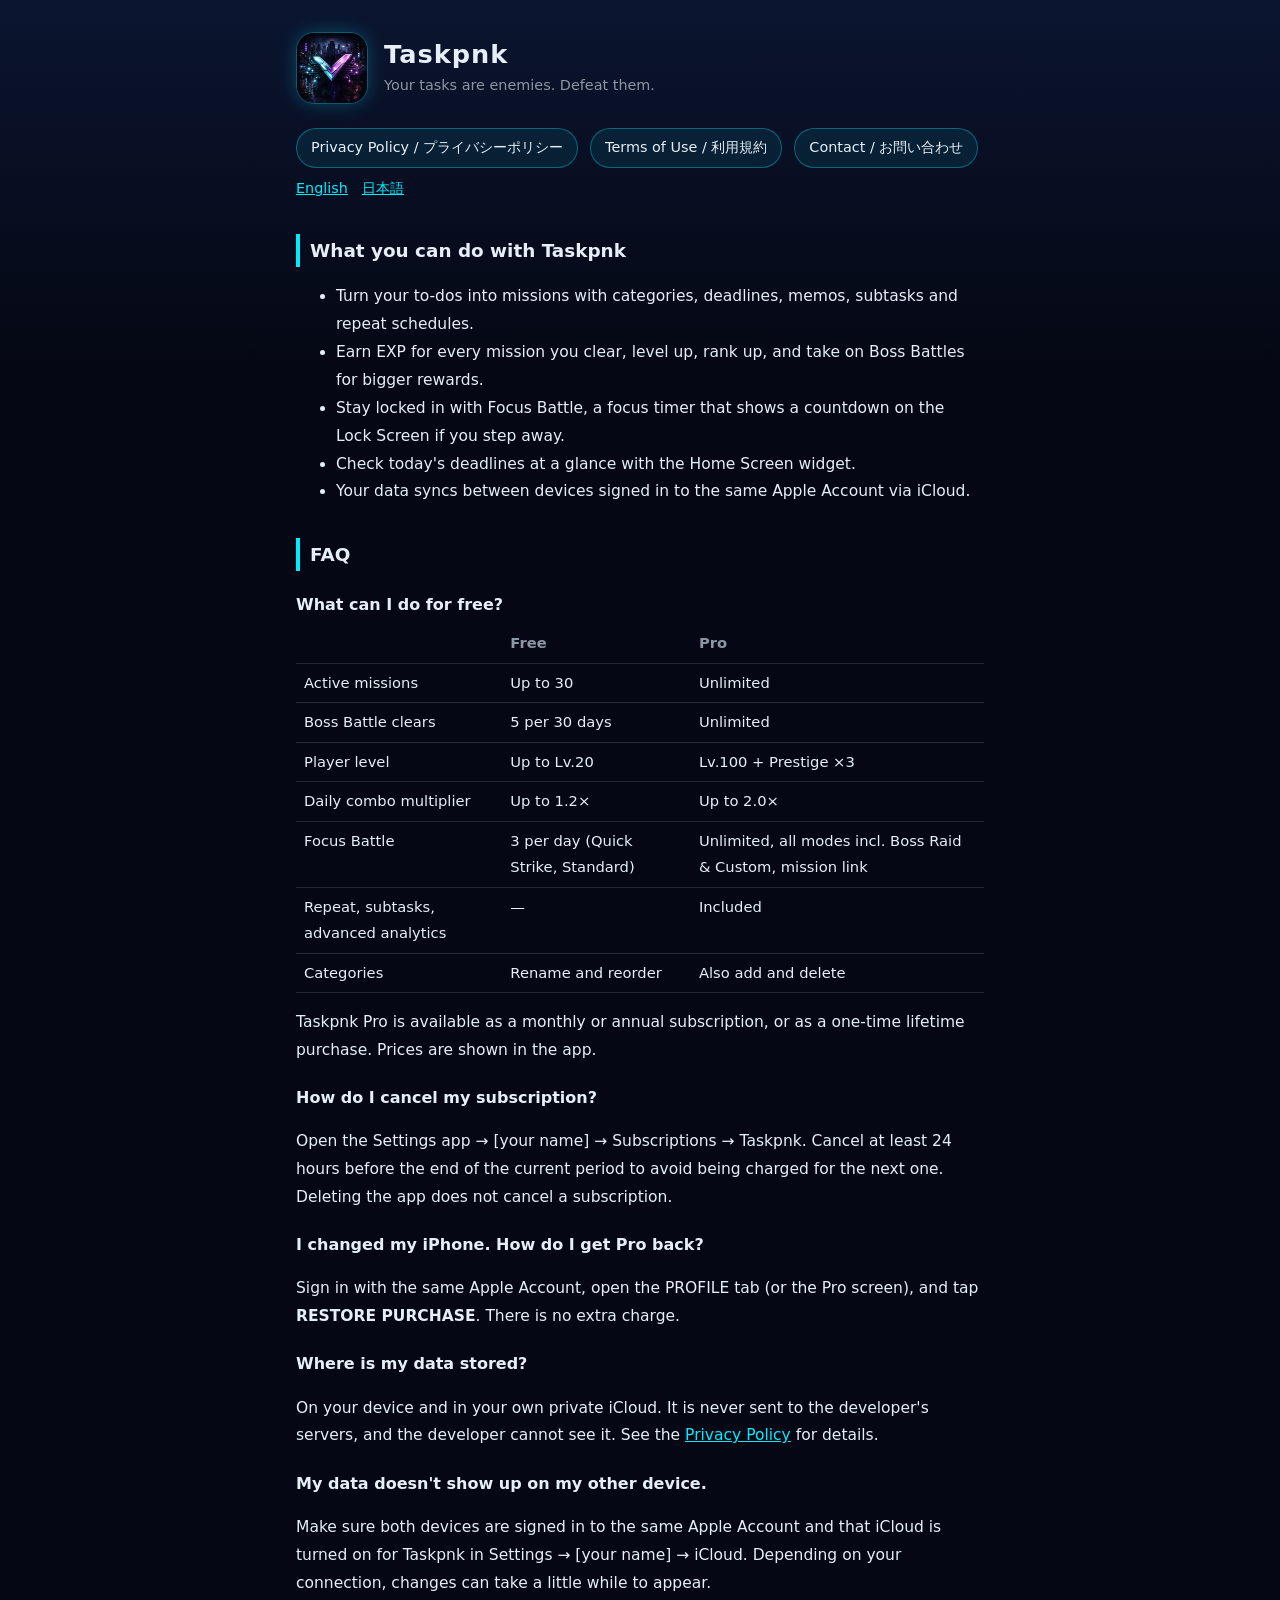
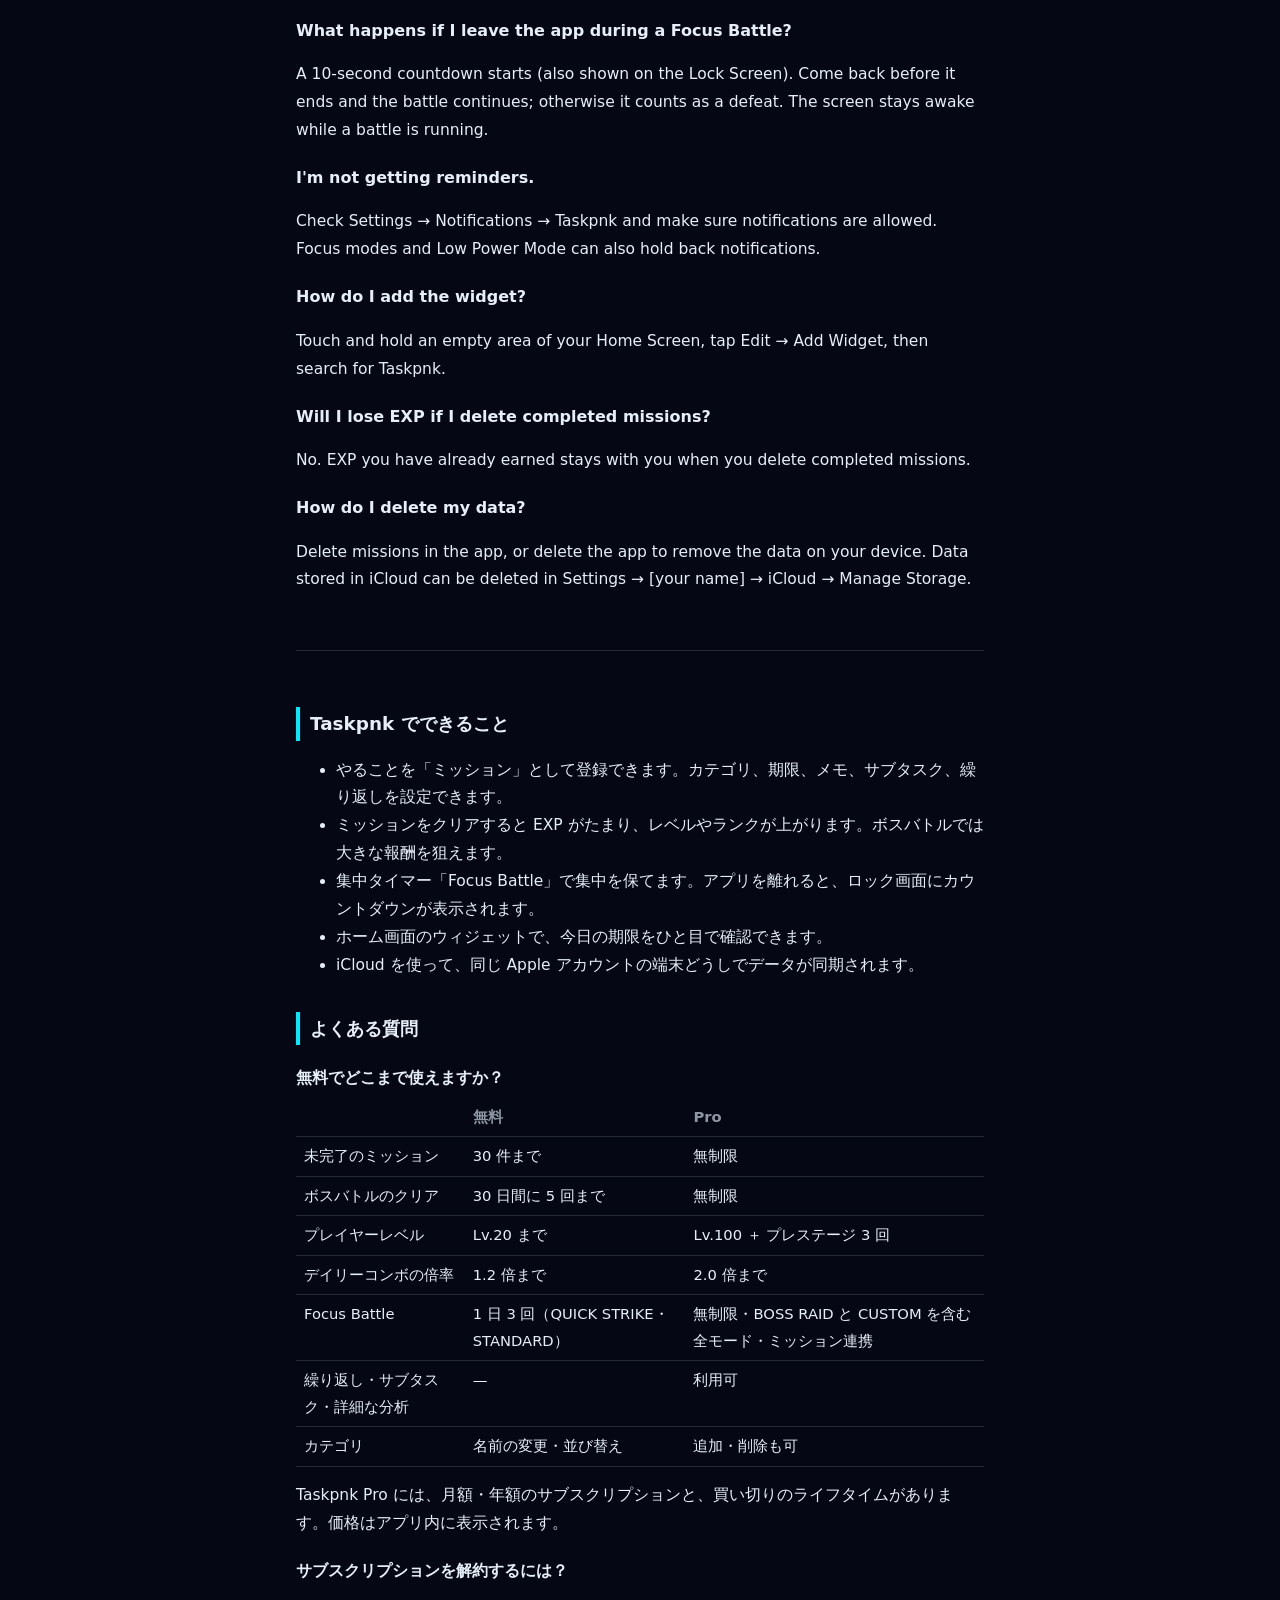
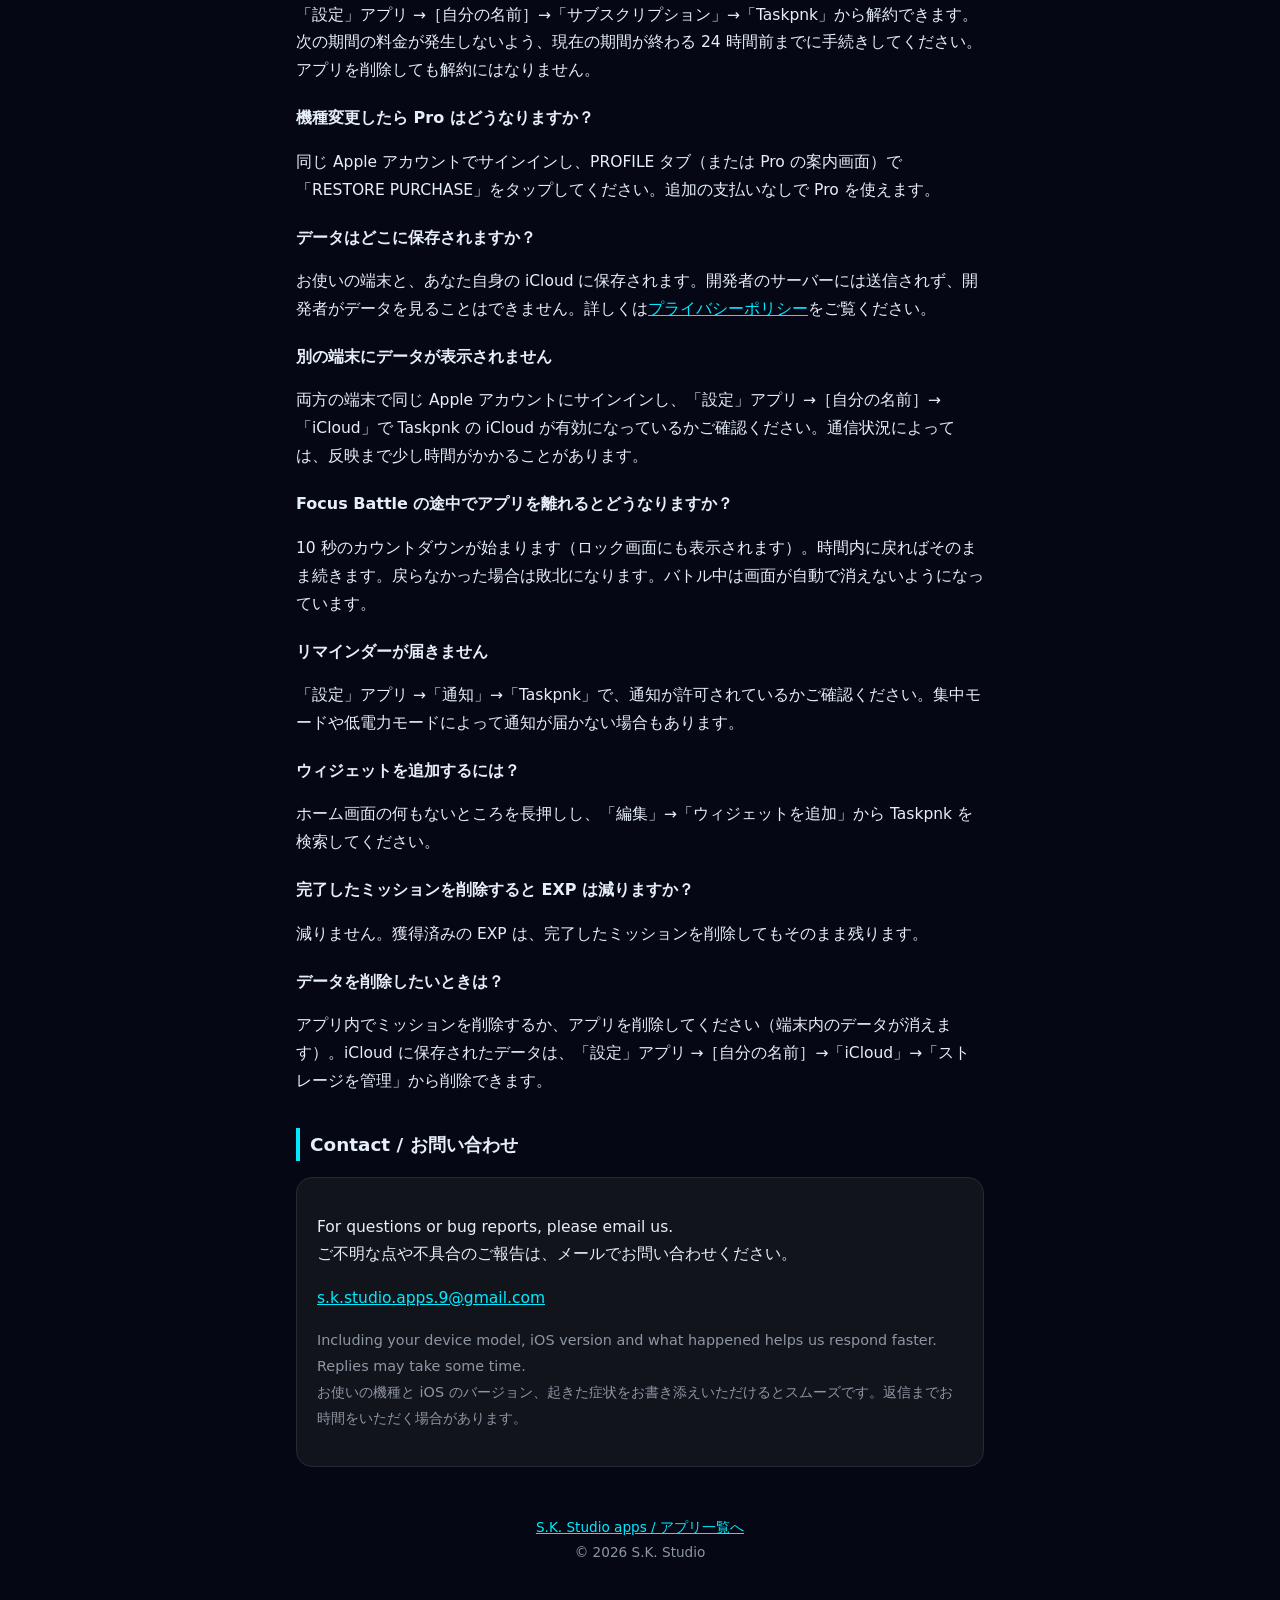
==== taskpnk/index.html @ 488bd340 "Taskpnk のサポートサイトを追加（サポート・プライバシーポリシー・利用規約） - taskpnk/ にサポート、プライバシーポリシー、利用規約の3ページを追加（英語・日本語の併記） - アプリに" ====
<!doctype html>
<html lang="en">
<head>
  <meta charset="utf-8">
  <meta name="viewport" content="width=device-width, initial-scale=1">
  <title>Taskpnk Support</title>
  <meta name="description" content="Support for Taskpnk, a gamified cyberpunk task manager. FAQ and contact. / タスク管理アプリ「Taskpnk」のサポートページです。">
  <link rel="stylesheet" href="../assets/style.css">
  <link rel="stylesheet" href="theme.css">
</head>
<body>
  <div class="wrap">
    <header class="site">
      <img src="icon.png" alt="Taskpnk app icon">
      <div>
        <h1>Taskpnk</h1>
        <div class="sub">Your tasks are enemies. Defeat them.</div>
      </div>
    </header>

    <nav class="links">
      <a href="privacy.html">Privacy Policy / プライバシーポリシー</a>
      <a href="terms.html">Terms of Use / 利用規約</a>
      <a href="#contact">Contact / お問い合わせ</a>
    </nav>
    <nav class="lang"><a href="#en">English</a><a href="#ja">日本語</a></nav>

    <section class="lang-block" id="en" lang="en">
      <h2>What you can do with Taskpnk</h2>
      <ul>
        <li>Turn your to-dos into missions with categories, deadlines, memos, subtasks and repeat schedules.</li>
        <li>Earn EXP for every mission you clear, level up, rank up, and take on Boss Battles for bigger rewards.</li>
        <li>Stay locked in with Focus Battle, a focus timer that shows a countdown on the Lock Screen if you step away.</li>
        <li>Check today's deadlines at a glance with the Home Screen widget.</li>
        <li>Your data syncs between devices signed in to the same Apple Account via iCloud.</li>
      </ul>

      <h2>FAQ</h2>

      <h3>What can I do for free?</h3>
      <table class="plan">
        <tr><th></th><th>Free</th><th>Pro</th></tr>
        <tr><td>Active missions</td><td>Up to 30</td><td>Unlimited</td></tr>
        <tr><td>Boss Battle clears</td><td>5 per 30 days</td><td>Unlimited</td></tr>
        <tr><td>Player level</td><td>Up to Lv.20</td><td>Lv.100 + Prestige ×3</td></tr>
        <tr><td>Daily combo multiplier</td><td>Up to 1.2×</td><td>Up to 2.0×</td></tr>
        <tr><td>Focus Battle</td><td>3 per day (Quick Strike, Standard)</td><td>Unlimited, all modes incl. Boss Raid &amp; Custom, mission link</td></tr>
        <tr><td>Repeat, subtasks, advanced analytics</td><td>—</td><td>Included</td></tr>
        <tr><td>Categories</td><td>Rename and reorder</td><td>Also add and delete</td></tr>
      </table>
      <p>Taskpnk Pro is available as a monthly or annual subscription, or as a one-time lifetime purchase. Prices are shown in the app.</p>

      <h3>How do I cancel my subscription?</h3>
      <p>Open the Settings app → [your name] → Subscriptions → Taskpnk. Cancel at least 24 hours before the end of the current period to avoid being charged for the next one. Deleting the app does not cancel a subscription.</p>

      <h3>I changed my iPhone. How do I get Pro back?</h3>
      <p>Sign in with the same Apple Account, open the PROFILE tab (or the Pro screen), and tap <strong>RESTORE PURCHASE</strong>. There is no extra charge.</p>

      <h3>Where is my data stored?</h3>
      <p>On your device and in your own private iCloud. It is never sent to the developer's servers, and the developer cannot see it. See the <a href="privacy.html">Privacy Policy</a> for details.</p>

      <h3>My data doesn't show up on my other device.</h3>
      <p>Make sure both devices are signed in to the same Apple Account and that iCloud is turned on for Taskpnk in Settings → [your name] → iCloud. Depending on your connection, changes can take a little while to appear.</p>

      <h3>What happens if I leave the app during a Focus Battle?</h3>
      <p>A 10-second countdown starts (also shown on the Lock Screen). Come back before it ends and the battle continues; otherwise it counts as a defeat. The screen stays awake while a battle is running.</p>

      <h3>I'm not getting reminders.</h3>
      <p>Check Settings → Notifications → Taskpnk and make sure notifications are allowed. Focus modes and Low Power Mode can also hold back notifications.</p>

      <h3>How do I add the widget?</h3>
      <p>Touch and hold an empty area of your Home Screen, tap Edit → Add Widget, then search for Taskpnk.</p>

      <h3>Will I lose EXP if I delete completed missions?</h3>
      <p>No. EXP you have already earned stays with you when you delete completed missions.</p>

      <h3>How do I delete my data?</h3>
      <p>Delete missions in the app, or delete the app to remove the data on your device. Data stored in iCloud can be deleted in Settings → [your name] → iCloud → Manage Storage.</p>
    </section>

    <section class="lang-block" id="ja" lang="ja">
      <h2>Taskpnk でできること</h2>
      <ul>
        <li>やることを「ミッション」として登録できます。カテゴリ、期限、メモ、サブタスク、繰り返しを設定できます。</li>
        <li>ミッションをクリアすると EXP がたまり、レベルやランクが上がります。ボスバトルでは大きな報酬を狙えます。</li>
        <li>集中タイマー「Focus Battle」で集中を保てます。アプリを離れると、ロック画面にカウントダウンが表示されます。</li>
        <li>ホーム画面のウィジェットで、今日の期限をひと目で確認できます。</li>
        <li>iCloud を使って、同じ Apple アカウントの端末どうしでデータが同期されます。</li>
      </ul>

      <h2>よくある質問</h2>

      <h3>無料でどこまで使えますか？</h3>
      <table class="plan">
        <tr><th></th><th>無料</th><th>Pro</th></tr>
        <tr><td>未完了のミッション</td><td>30 件まで</td><td>無制限</td></tr>
        <tr><td>ボスバトルのクリア</td><td>30 日間に 5 回まで</td><td>無制限</td></tr>
        <tr><td>プレイヤーレベル</td><td>Lv.20 まで</td><td>Lv.100 ＋ プレステージ 3 回</td></tr>
        <tr><td>デイリーコンボの倍率</td><td>1.2 倍まで</td><td>2.0 倍まで</td></tr>
        <tr><td>Focus Battle</td><td>1 日 3 回（QUICK STRIKE・STANDARD）</td><td>無制限・BOSS RAID と CUSTOM を含む全モード・ミッション連携</td></tr>
        <tr><td>繰り返し・サブタスク・詳細な分析</td><td>—</td><td>利用可</td></tr>
        <tr><td>カテゴリ</td><td>名前の変更・並び替え</td><td>追加・削除も可</td></tr>
      </table>
      <p>Taskpnk Pro には、月額・年額のサブスクリプションと、買い切りのライフタイムがあります。価格はアプリ内に表示されます。</p>

      <h3>サブスクリプションを解約するには？</h3>
      <p>「設定」アプリ →［自分の名前］→「サブスクリプション」→「Taskpnk」から解約できます。次の期間の料金が発生しないよう、現在の期間が終わる 24 時間前までに手続きしてください。アプリを削除しても解約にはなりません。</p>

      <h3>機種変更したら Pro はどうなりますか？</h3>
      <p>同じ Apple アカウントでサインインし、PROFILE タブ（または Pro の案内画面）で「RESTORE PURCHASE」をタップしてください。追加の支払いなしで Pro を使えます。</p>

      <h3>データはどこに保存されますか？</h3>
      <p>お使いの端末と、あなた自身の iCloud に保存されます。開発者のサーバーには送信されず、開発者がデータを見ることはできません。詳しくは<a href="privacy.html#ja">プライバシーポリシー</a>をご覧ください。</p>

      <h3>別の端末にデータが表示されません</h3>
      <p>両方の端末で同じ Apple アカウントにサインインし、「設定」アプリ →［自分の名前］→「iCloud」で Taskpnk の iCloud が有効になっているかご確認ください。通信状況によっては、反映まで少し時間がかかることがあります。</p>

      <h3>Focus Battle の途中でアプリを離れるとどうなりますか？</h3>
      <p>10 秒のカウントダウンが始まります（ロック画面にも表示されます）。時間内に戻ればそのまま続きます。戻らなかった場合は敗北になります。バトル中は画面が自動で消えないようになっています。</p>

      <h3>リマインダーが届きません</h3>
      <p>「設定」アプリ →「通知」→「Taskpnk」で、通知が許可されているかご確認ください。集中モードや低電力モードによって通知が届かない場合もあります。</p>

      <h3>ウィジェットを追加するには？</h3>
      <p>ホーム画面の何もないところを長押しし、「編集」→「ウィジェットを追加」から Taskpnk を検索してください。</p>

      <h3>完了したミッションを削除すると EXP は減りますか？</h3>
      <p>減りません。獲得済みの EXP は、完了したミッションを削除してもそのまま残ります。</p>

      <h3>データを削除したいときは？</h3>
      <p>アプリ内でミッションを削除するか、アプリを削除してください（端末内のデータが消えます）。iCloud に保存されたデータは、「設定」アプリ →［自分の名前］→「iCloud」→「ストレージを管理」から削除できます。</p>
    </section>

    <h2 id="contact">Contact / お問い合わせ</h2>
    <div class="card">
      <p>For questions or bug reports, please email us.<br>ご不明な点や不具合のご報告は、メールでお問い合わせください。</p>
      <p><a href="mailto:s.k.studio.apps.9@gmail.com?subject=Taskpnk%20Support">s.k.studio.apps.9@gmail.com</a></p>
      <p class="sub">Including your device model, iOS version and what happened helps us respond faster. Replies may take some time.<br>お使いの機種と iOS のバージョン、起きた症状をお書き添えいただけるとスムーズです。返信までお時間をいただく場合があります。</p>
    </div>

    <footer>
      <a href="../">S.K. Studio apps / アプリ一覧へ</a><br>
      &copy; 2026 S.K. Studio
    </footer>
  </div>
</body>
</html>
---- assets/style.css ----
/* アプリのサポートサイト共通スタイル(あいこ／Aiko の色に合わせた、クリーム地＋キャラメル) */
:root {
  --bg: #FFF8E7;
  --card: #FFFFFF;
  --text: #4A3B32;
  --text-sub: #7A604B;
  --accent: #E09852;
  --leaf: #9CBE6E;
  --line: #EADBC0;
}

* { box-sizing: border-box; }

html { -webkit-text-size-adjust: 100%; }

body {
  margin: 0;
  background: linear-gradient(180deg, #EAF2CC 0%, var(--bg) 320px);
  background-color: var(--bg);
  color: var(--text);
  font-family: "Hiragino Maru Gothic ProN", "Hiragino Sans", "Noto Sans JP", system-ui, -apple-system, sans-serif;
  line-height: 1.8;
}

.wrap {
  max-width: 720px;
  margin: 0 auto;
  padding: 32px 16px 64px;
}

header.site {
  display: flex;
  align-items: center;
  gap: 16px;
  margin-bottom: 24px;
}

header.site img {
  width: 72px;
  height: 72px;
  border-radius: 18px;
  box-shadow: 0 4px 12px rgba(107, 74, 43, 0.18);
}

h1 { font-size: 1.6rem; margin: 0; line-height: 1.4; }
h2 {
  font-size: 1.15rem;
  margin: 2rem 0 0.5rem;
  padding-left: 10px;
  border-left: 4px solid var(--accent);
}
h3 { font-size: 1rem; margin: 1.2rem 0 0.3rem; }

p, li { font-size: 0.97rem; }
.sub { color: var(--text-sub); font-size: 0.9rem; }

a { color: #B86A2A; }

.card {
  background: var(--card);
  border: 1px solid var(--line);
  border-radius: 16px;
  padding: 20px;
  margin: 16px 0;
}

.app-list { list-style: none; padding: 0; margin: 0; }
.app-list li a {
  display: flex;
  align-items: center;
  gap: 14px;
  text-decoration: none;
  color: var(--text);
}
.app-list img { width: 56px; height: 56px; border-radius: 14px; }
.app-list strong { display: block; font-size: 1.05rem; }

nav.links { display: flex; flex-wrap: wrap; gap: 12px; margin: 12px 0 0; }
nav.links a {
  display: inline-block;
  padding: 6px 14px;
  border-radius: 999px;
  background: #F6E2BA;
  color: var(--text);
  text-decoration: none;
  font-size: 0.9rem;
}

footer {
  margin-top: 48px;
  color: var(--text-sub);
  font-size: 0.85rem;
  text-align: center;
}
---- taskpnk/theme.css ----
/* Taskpnk 用の配色（アプリの CyberPalette に合わせたダークテーマ）。共通の assets/style.css の後に読み込む */
:root {
  color-scheme: dark;
  --bg: #050814;
  --card: #12141C;
  --text: #E6EEF7;
  --text-sub: #8D96A3;
  --accent: #00EBFF;
  --pink: #FF2E9E;
  --line: #232A36;
}

body {
  background: linear-gradient(180deg, #0B1530 0%, var(--bg) 360px);
  background-color: var(--bg);
  font-family: "Hiragino Sans", "Noto Sans JP", system-ui, -apple-system, sans-serif;
}

h1 { letter-spacing: 0.04em; }
h2 { border-left-color: var(--accent); }

a { color: var(--accent); }

header.site img {
  border: 1px solid rgba(0, 235, 255, 0.35);
  box-shadow: 0 0 18px rgba(0, 235, 255, 0.25);
}

nav.links a {
  background: rgba(0, 235, 255, 0.08);
  border: 1px solid rgba(0, 235, 255, 0.35);
  color: var(--text);
}

nav.lang { margin: 8px 0 0; font-size: 0.9rem; }
nav.lang a { margin-right: 14px; }

section.lang-block + section.lang-block {
  margin-top: 56px;
  padding-top: 24px;
  border-top: 1px solid var(--line);
}

.tag {
  display: inline-block;
  padding: 0 8px;
  border-radius: 6px;
  font-size: 0.8rem;
  color: var(--pink);
  border: 1px solid rgba(255, 46, 158, 0.45);
}

table.plan { width: 100%; border-collapse: collapse; font-size: 0.92rem; }
table.plan th, table.plan td { text-align: left; padding: 6px 8px; border-bottom: 1px solid var(--line); vertical-align: top; }
table.plan th { color: var(--text-sub); font-weight: 600; }
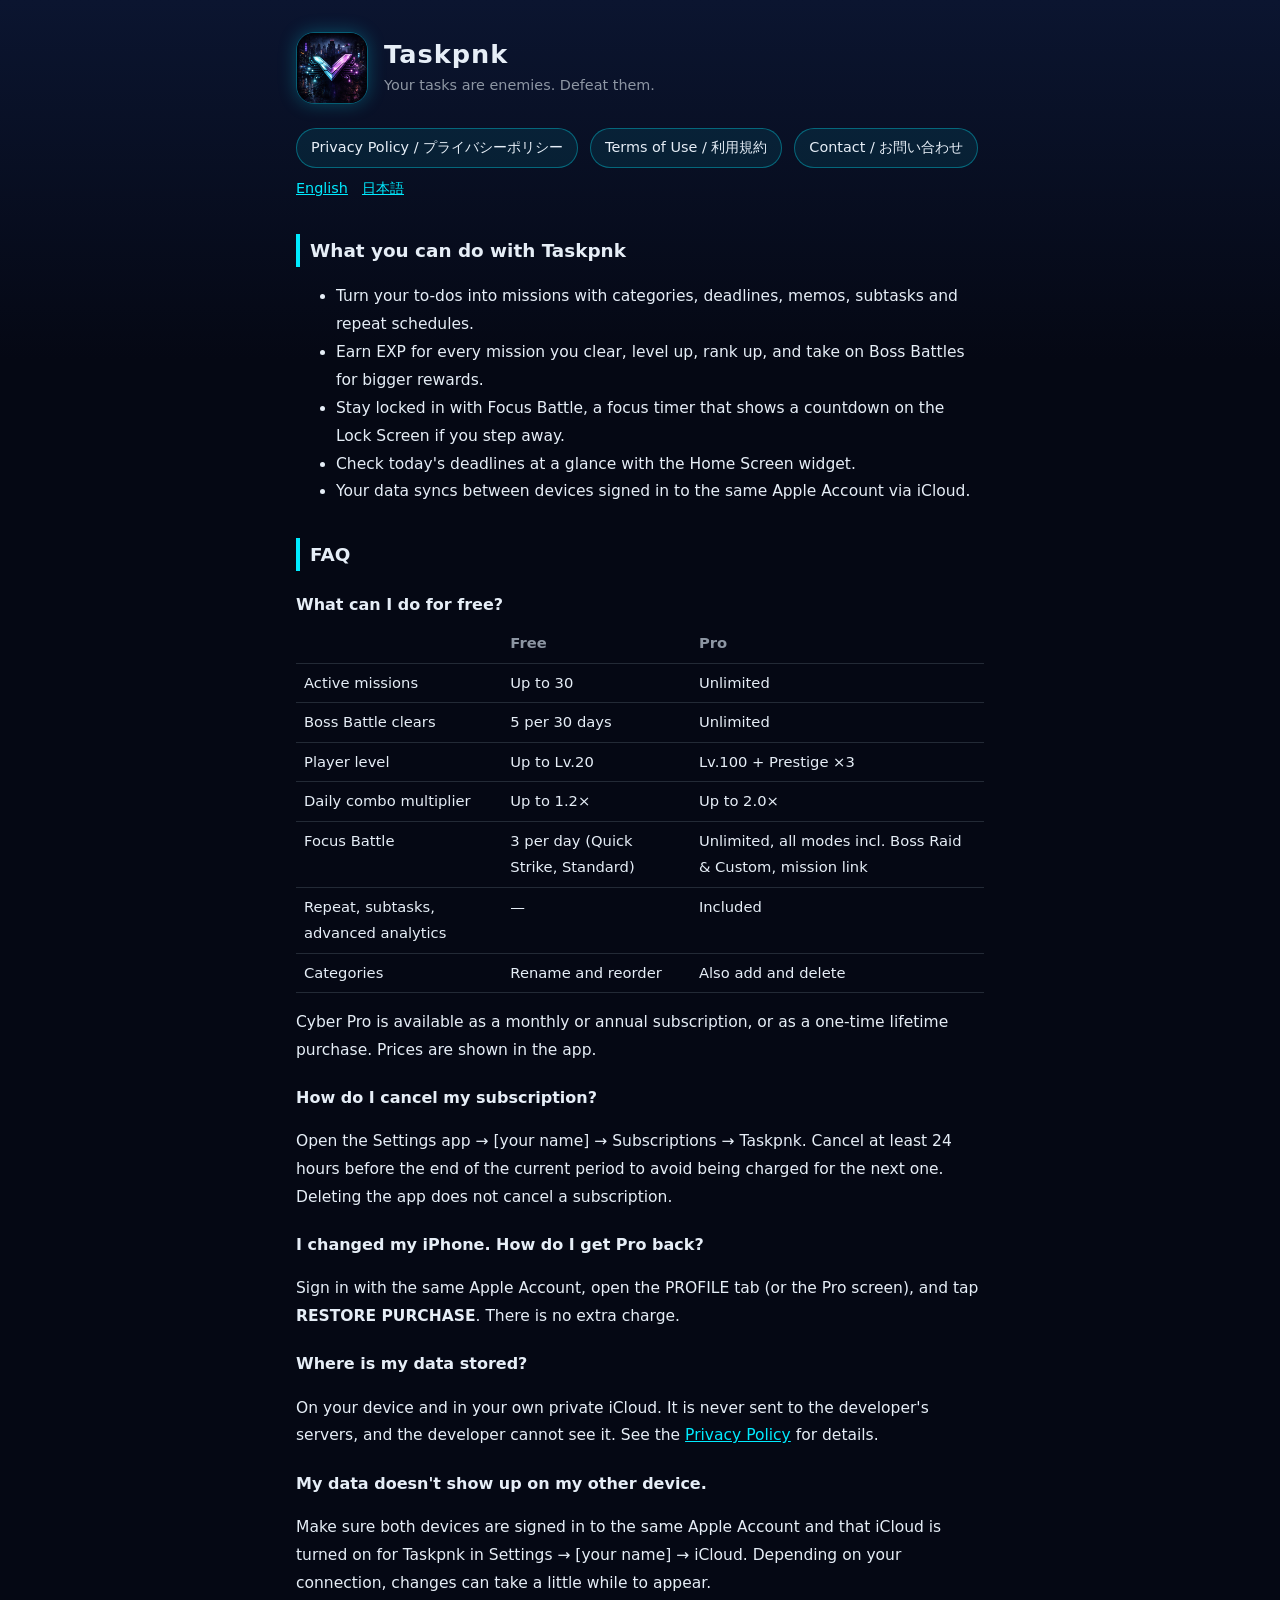
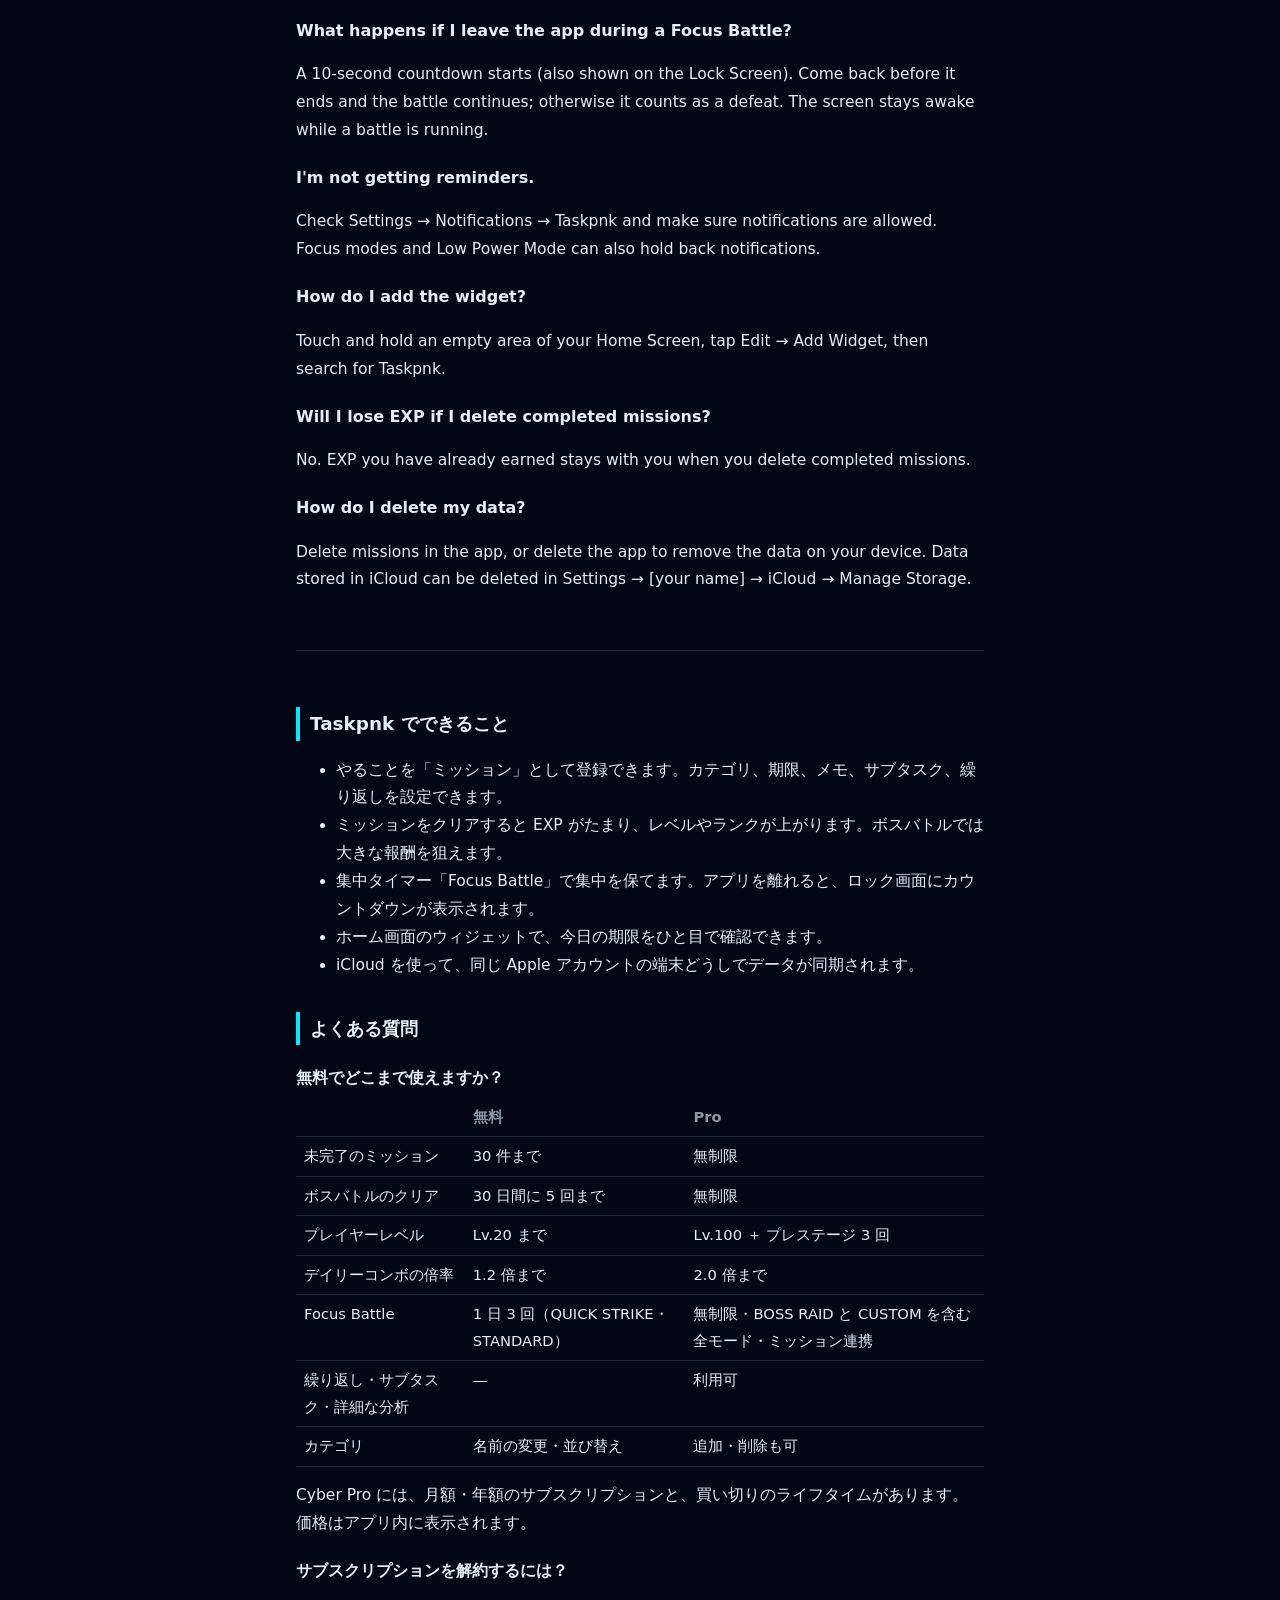
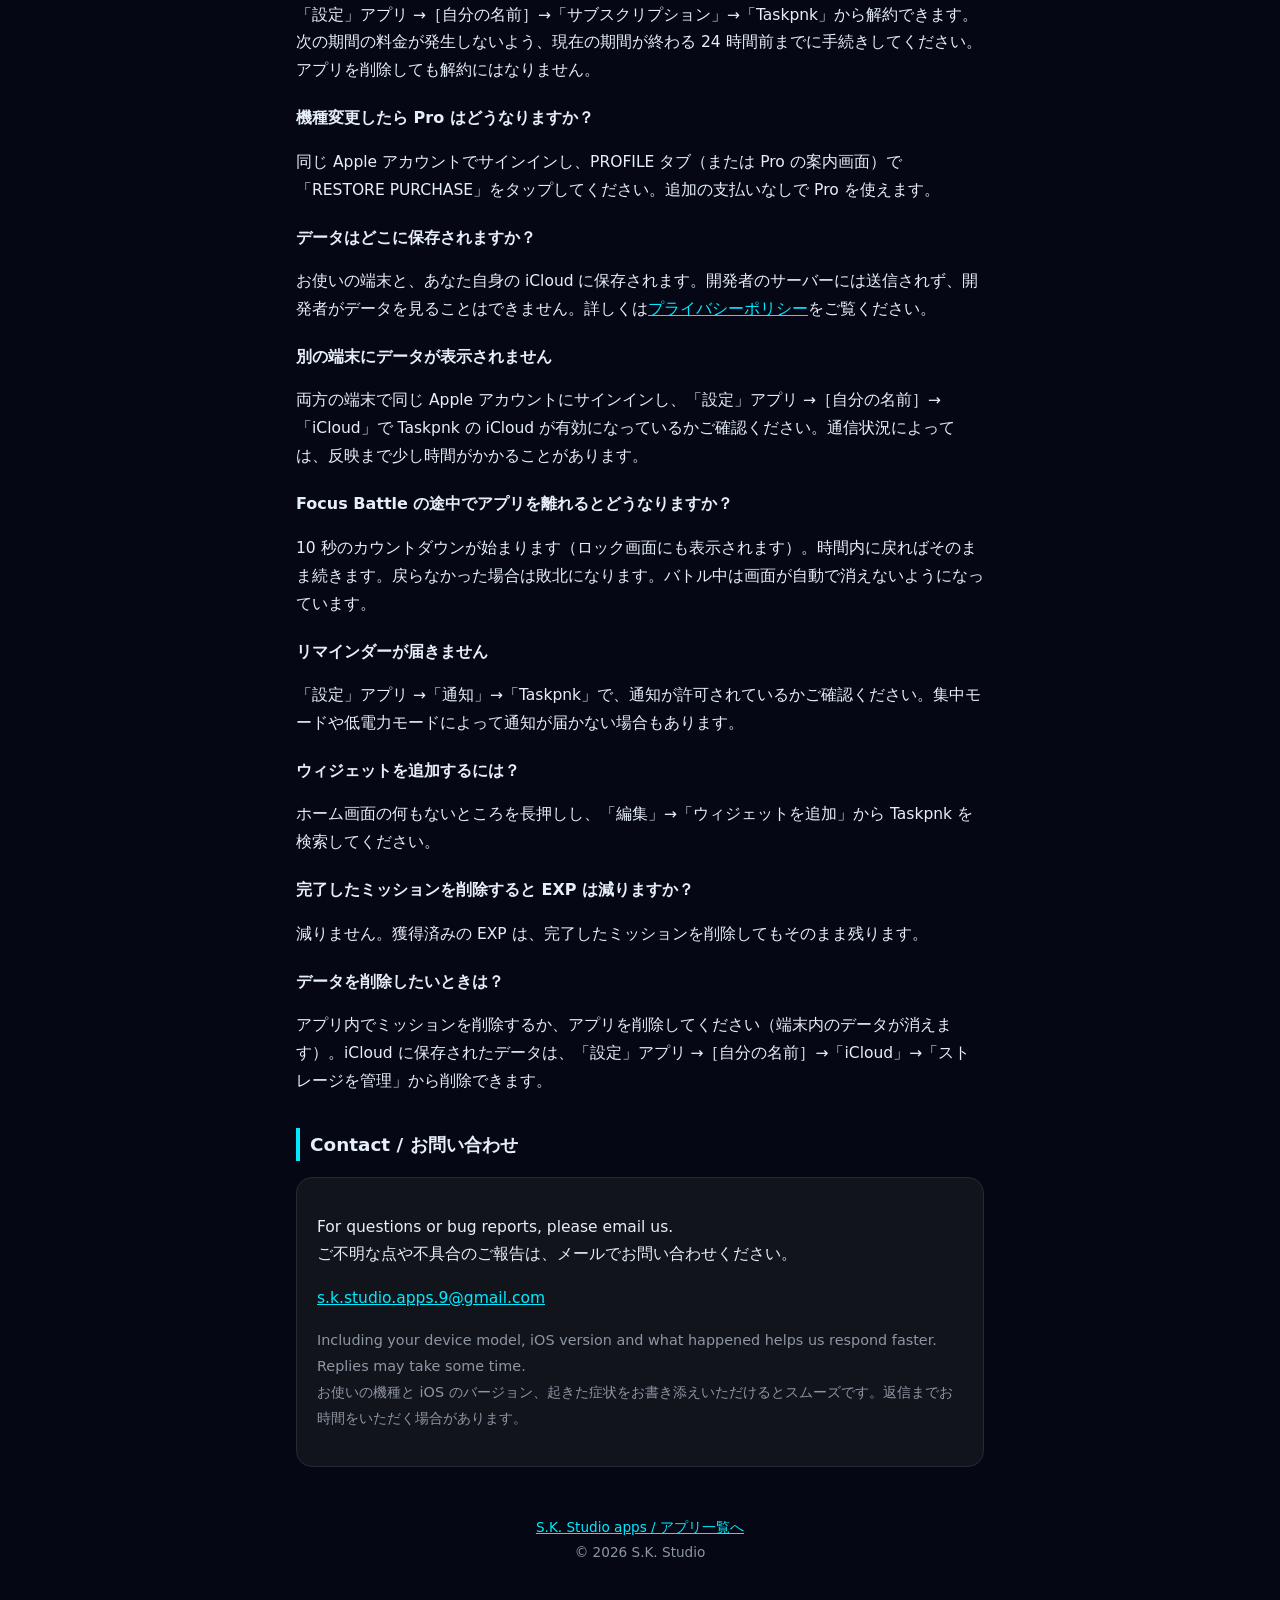
==== commit 35701fc5: "Taskpnk: 有料プランの名前をアプリの表記（Cyber Pro）に合わせる Co-Authored-By: Claude Opus 5.5 <noreply@anthropic.com>" ====
--- a/taskpnk/index.html
+++ b/taskpnk/index.html
@@ -48,7 +48,7 @@
         <tr><td>Repeat, subtasks, advanced analytics</td><td>—</td><td>Included</td></tr>
         <tr><td>Categories</td><td>Rename and reorder</td><td>Also add and delete</td></tr>
       </table>
-      <p>Taskpnk Pro is available as a monthly or annual subscription, or as a one-time lifetime purchase. Prices are shown in the app.</p>
+      <p>Cyber Pro is available as a monthly or annual subscription, or as a one-time lifetime purchase. Prices are shown in the app.</p>
 
       <h3>How do I cancel my subscription?</h3>
       <p>Open the Settings app → [your name] → Subscriptions → Taskpnk. Cancel at least 24 hours before the end of the current period to avoid being charged for the next one. Deleting the app does not cancel a subscription.</p>
@@ -101,7 +101,7 @@
         <tr><td>繰り返し・サブタスク・詳細な分析</td><td>—</td><td>利用可</td></tr>
         <tr><td>カテゴリ</td><td>名前の変更・並び替え</td><td>追加・削除も可</td></tr>
       </table>
-      <p>Taskpnk Pro には、月額・年額のサブスクリプションと、買い切りのライフタイムがあります。価格はアプリ内に表示されます。</p>
+      <p>Cyber Pro には、月額・年額のサブスクリプションと、買い切りのライフタイムがあります。価格はアプリ内に表示されます。</p>
 
       <h3>サブスクリプションを解約するには？</h3>
       <p>「設定」アプリ →［自分の名前］→「サブスクリプション」→「Taskpnk」から解約できます。次の期間の料金が発生しないよう、現在の期間が終わる 24 時間前までに手続きしてください。アプリを削除しても解約にはなりません。</p>
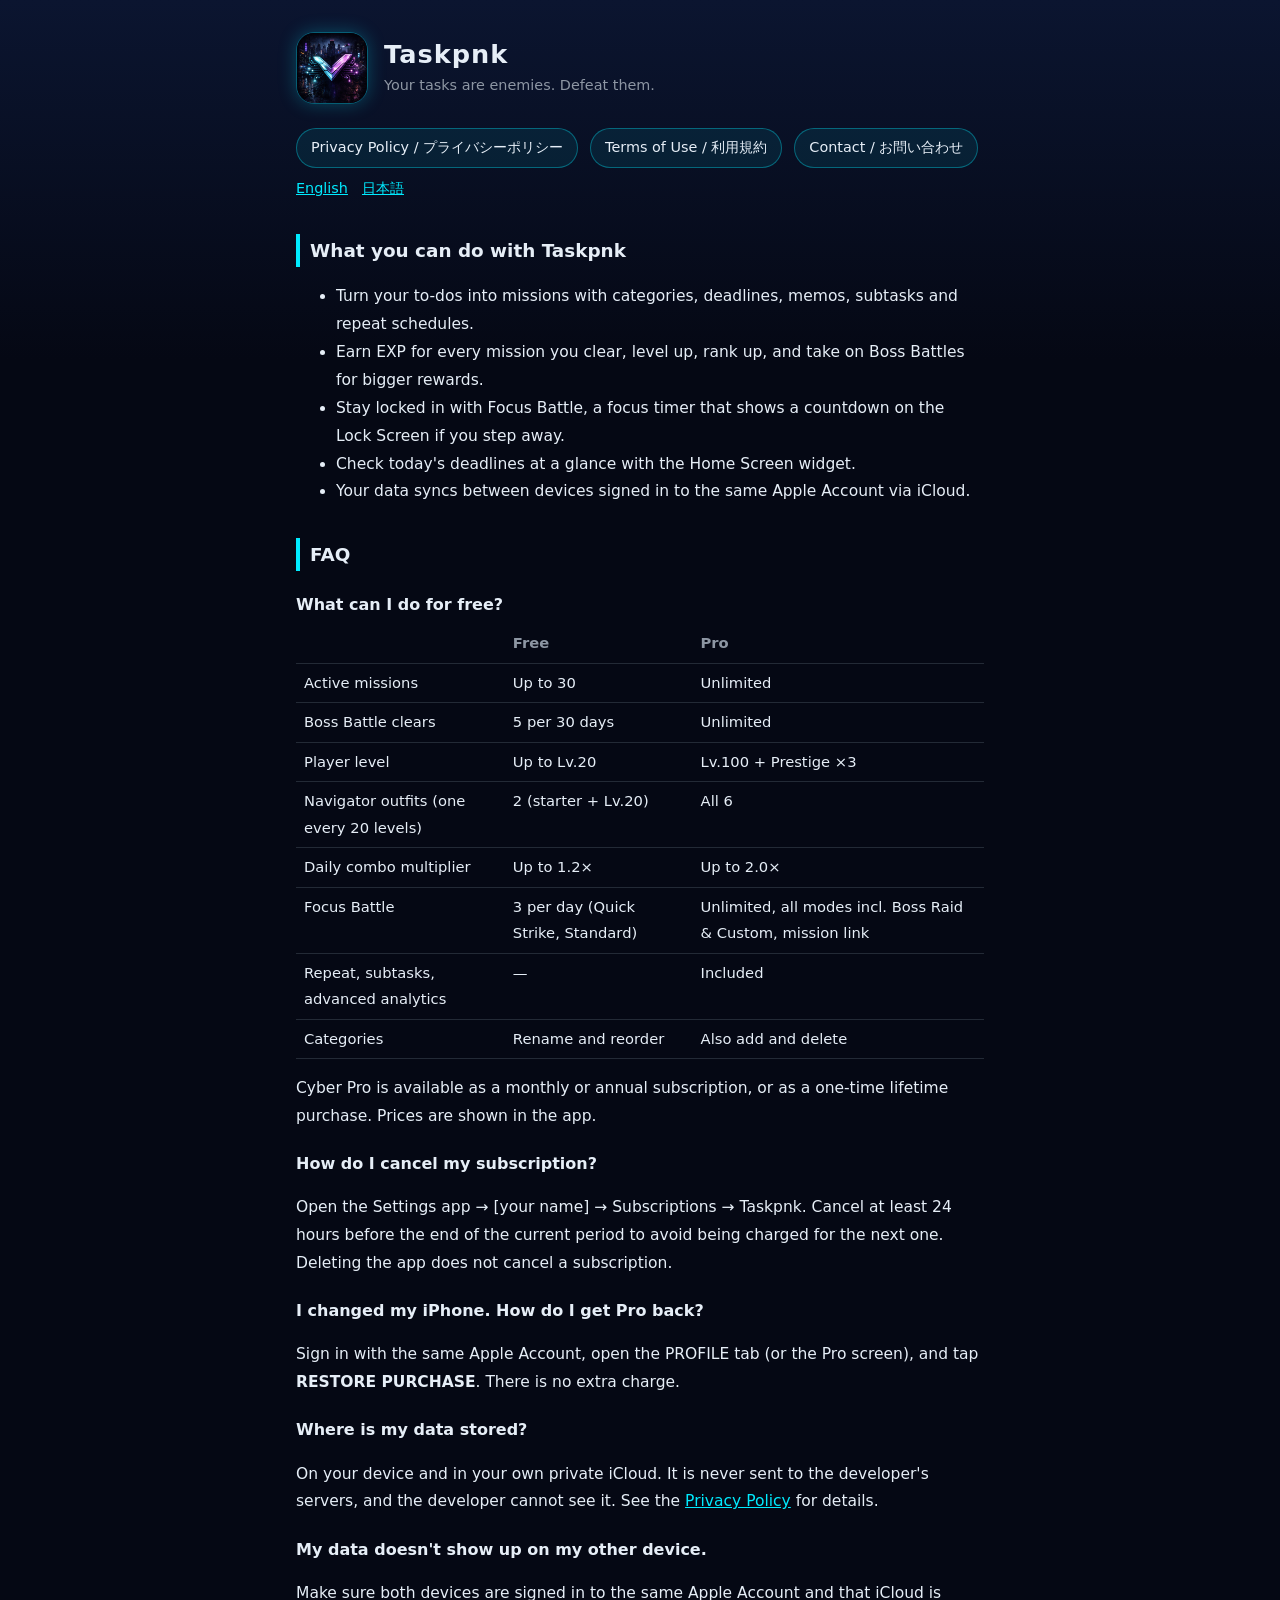
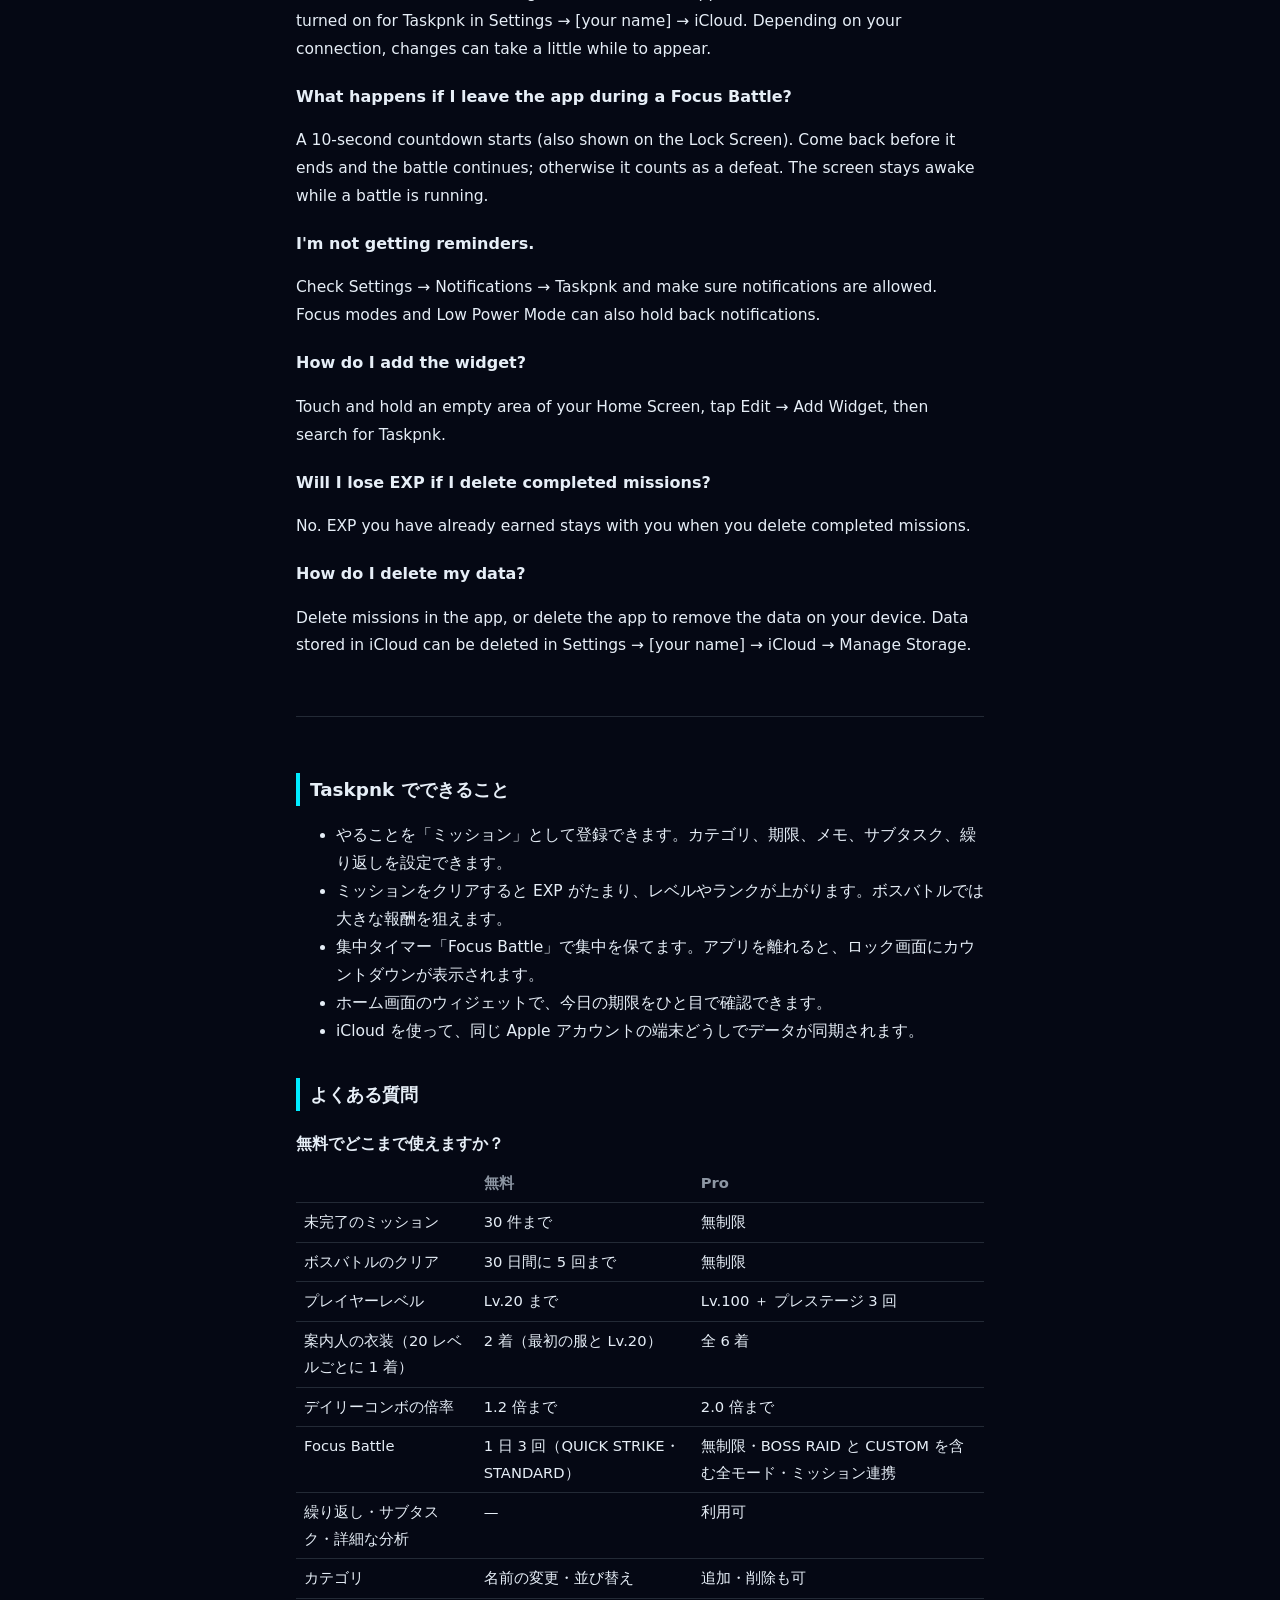
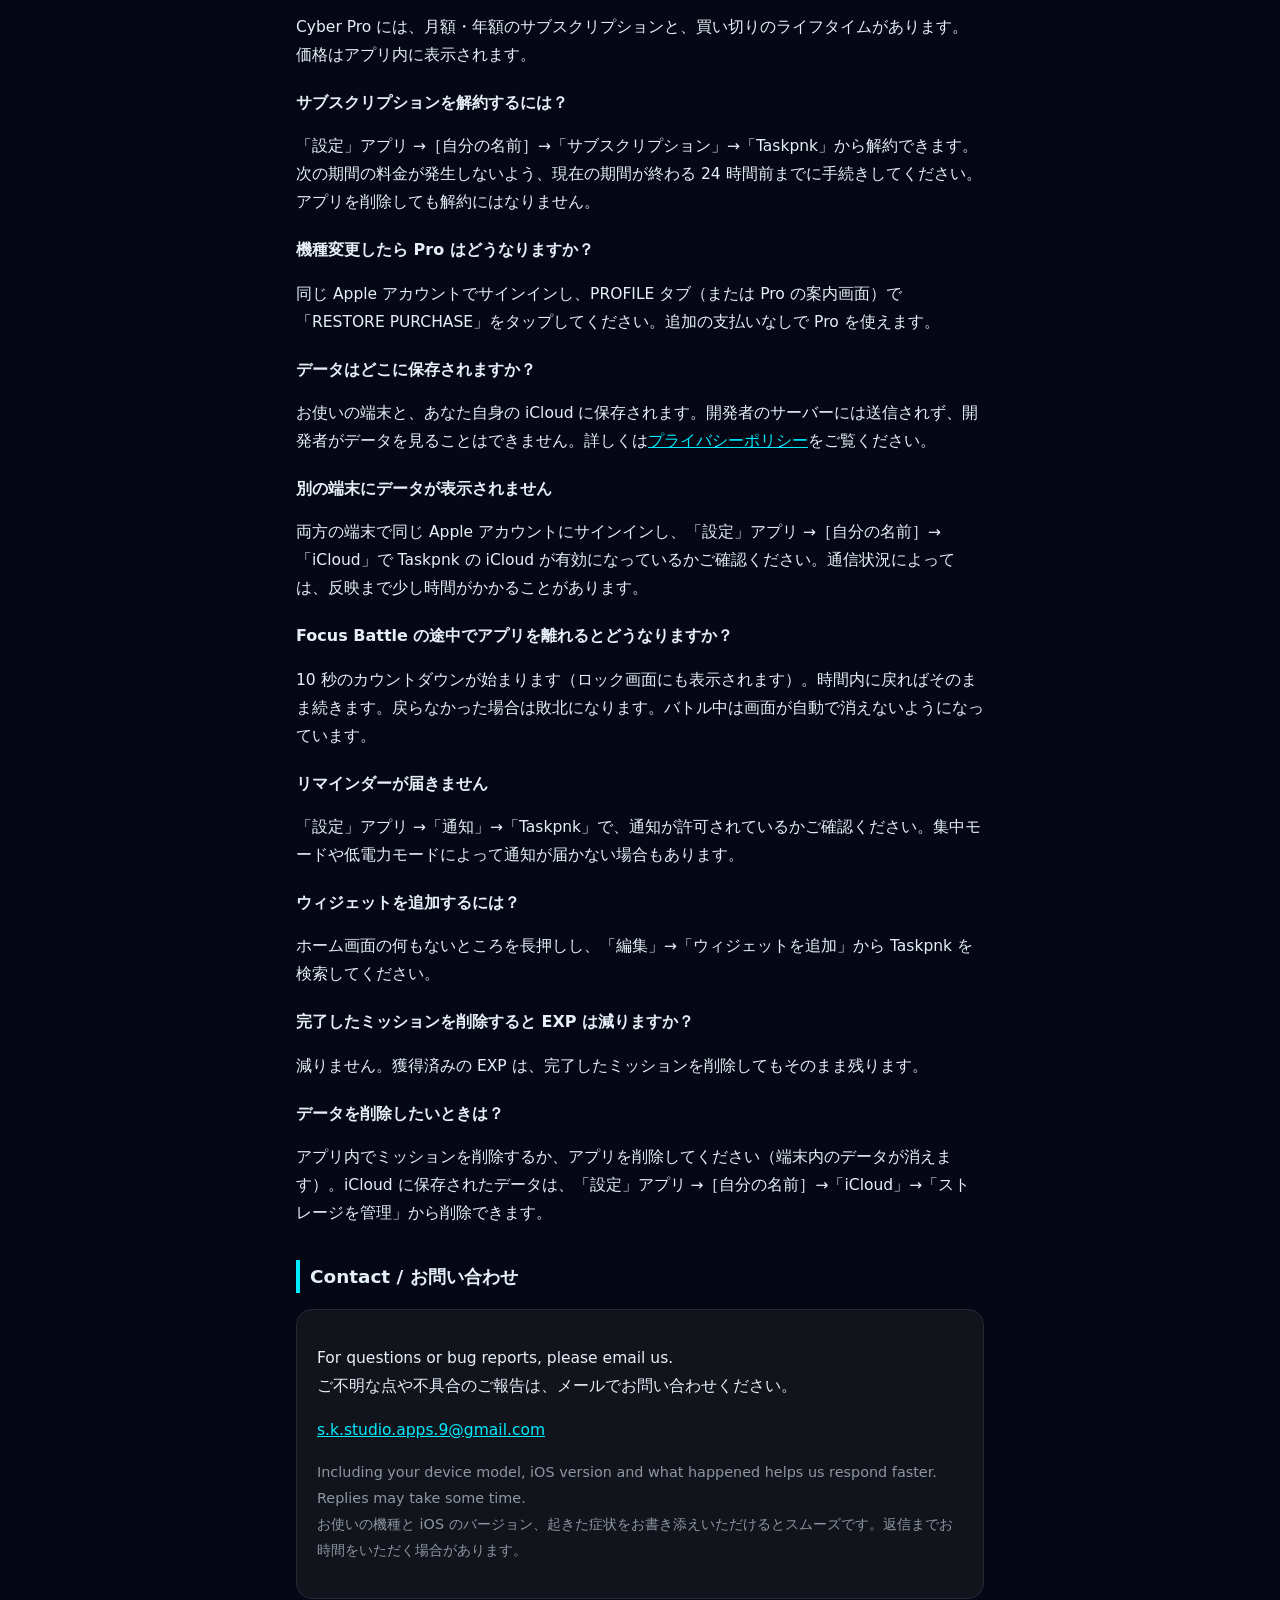
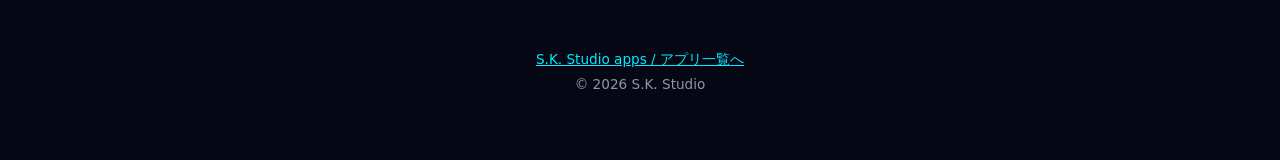
==== commit a920ff1c: "Taskpnk: Free / Pro の比較表に案内人の衣装の行を追加（英語・日本語） Co-Authored-By: Claude Opus 5.5 <noreply@anthropic.com>" ====
--- a/taskpnk/index.html
+++ b/taskpnk/index.html
@@ -43,6 +43,7 @@
         <tr><td>Active missions</td><td>Up to 30</td><td>Unlimited</td></tr>
         <tr><td>Boss Battle clears</td><td>5 per 30 days</td><td>Unlimited</td></tr>
         <tr><td>Player level</td><td>Up to Lv.20</td><td>Lv.100 + Prestige ×3</td></tr>
+        <tr><td>Navigator outfits (one every 20 levels)</td><td>2 (starter + Lv.20)</td><td>All 6</td></tr>
         <tr><td>Daily combo multiplier</td><td>Up to 1.2×</td><td>Up to 2.0×</td></tr>
         <tr><td>Focus Battle</td><td>3 per day (Quick Strike, Standard)</td><td>Unlimited, all modes incl. Boss Raid &amp; Custom, mission link</td></tr>
         <tr><td>Repeat, subtasks, advanced analytics</td><td>—</td><td>Included</td></tr>
@@ -96,6 +97,7 @@
         <tr><td>未完了のミッション</td><td>30 件まで</td><td>無制限</td></tr>
         <tr><td>ボスバトルのクリア</td><td>30 日間に 5 回まで</td><td>無制限</td></tr>
         <tr><td>プレイヤーレベル</td><td>Lv.20 まで</td><td>Lv.100 ＋ プレステージ 3 回</td></tr>
+        <tr><td>案内人の衣装（20 レベルごとに 1 着）</td><td>2 着（最初の服と Lv.20）</td><td>全 6 着</td></tr>
         <tr><td>デイリーコンボの倍率</td><td>1.2 倍まで</td><td>2.0 倍まで</td></tr>
         <tr><td>Focus Battle</td><td>1 日 3 回（QUICK STRIKE・STANDARD）</td><td>無制限・BOSS RAID と CUSTOM を含む全モード・ミッション連携</td></tr>
         <tr><td>繰り返し・サブタスク・詳細な分析</td><td>—</td><td>利用可</td></tr>
